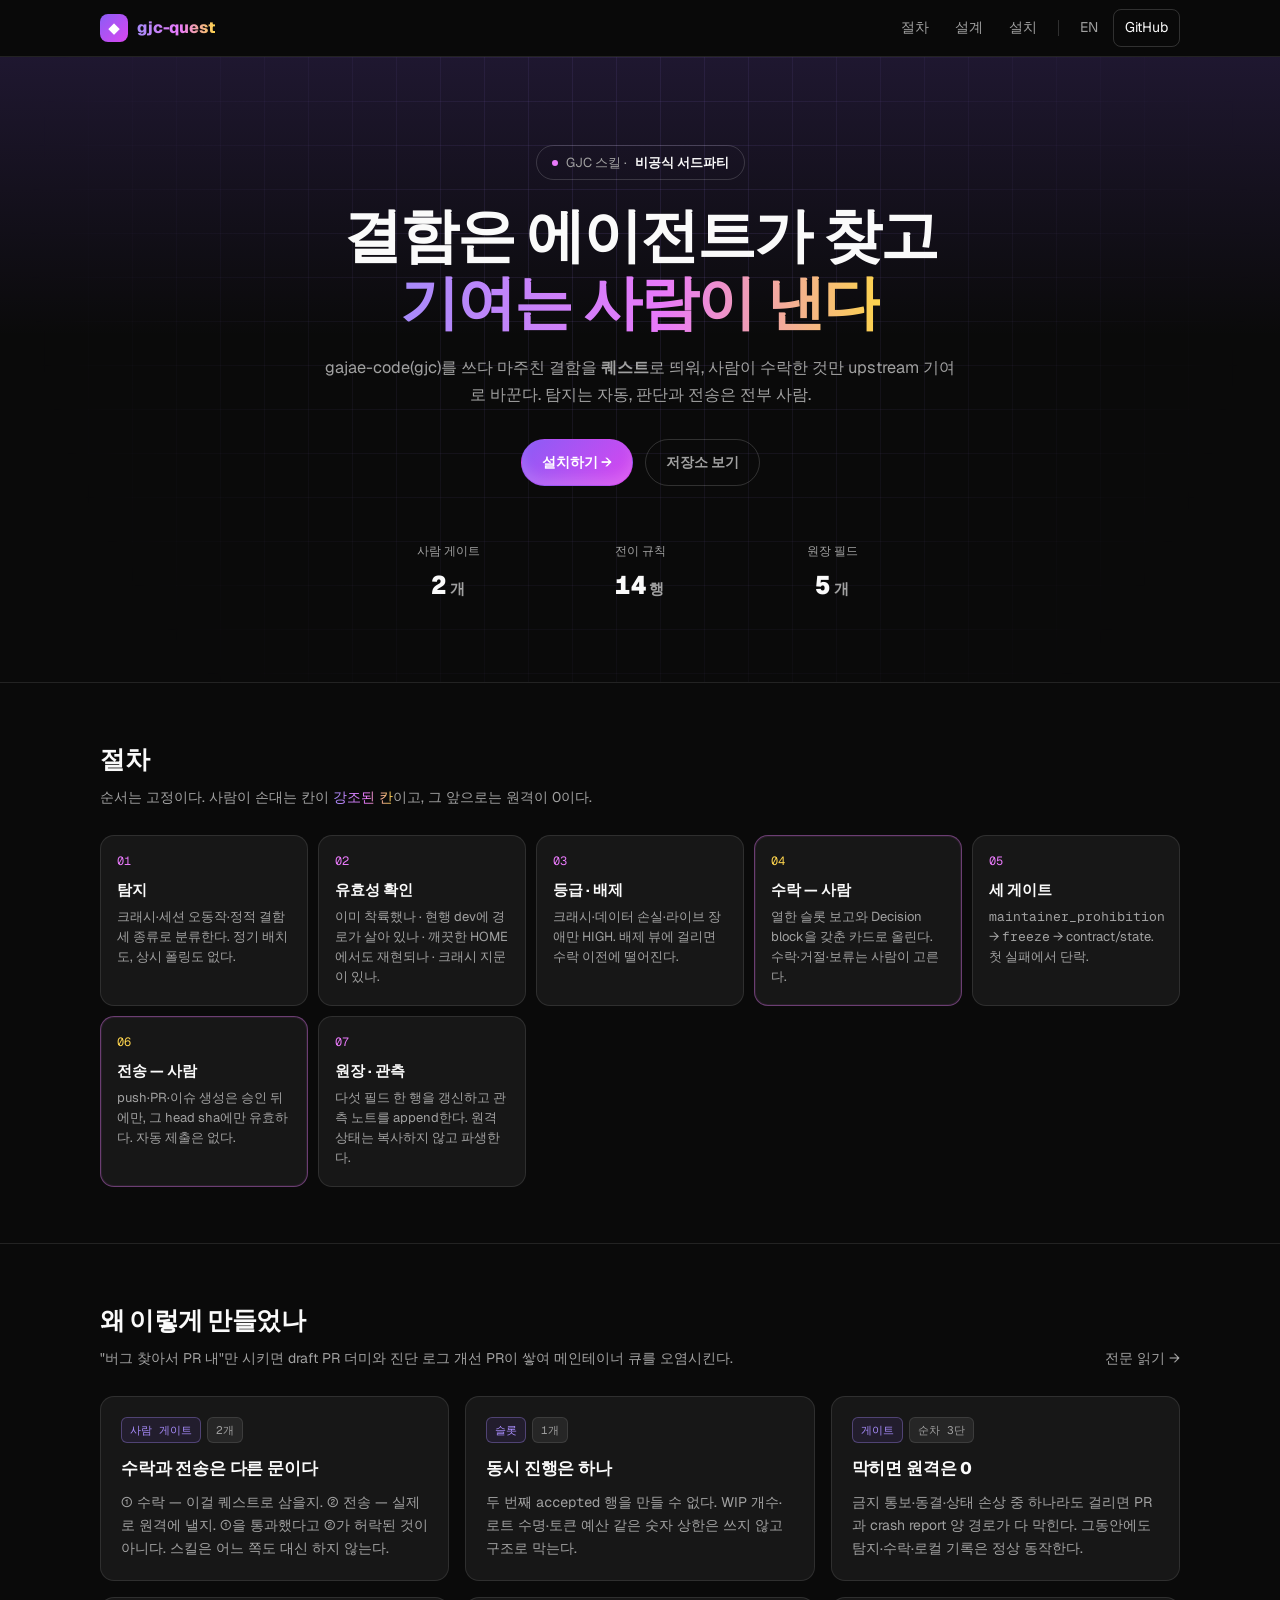
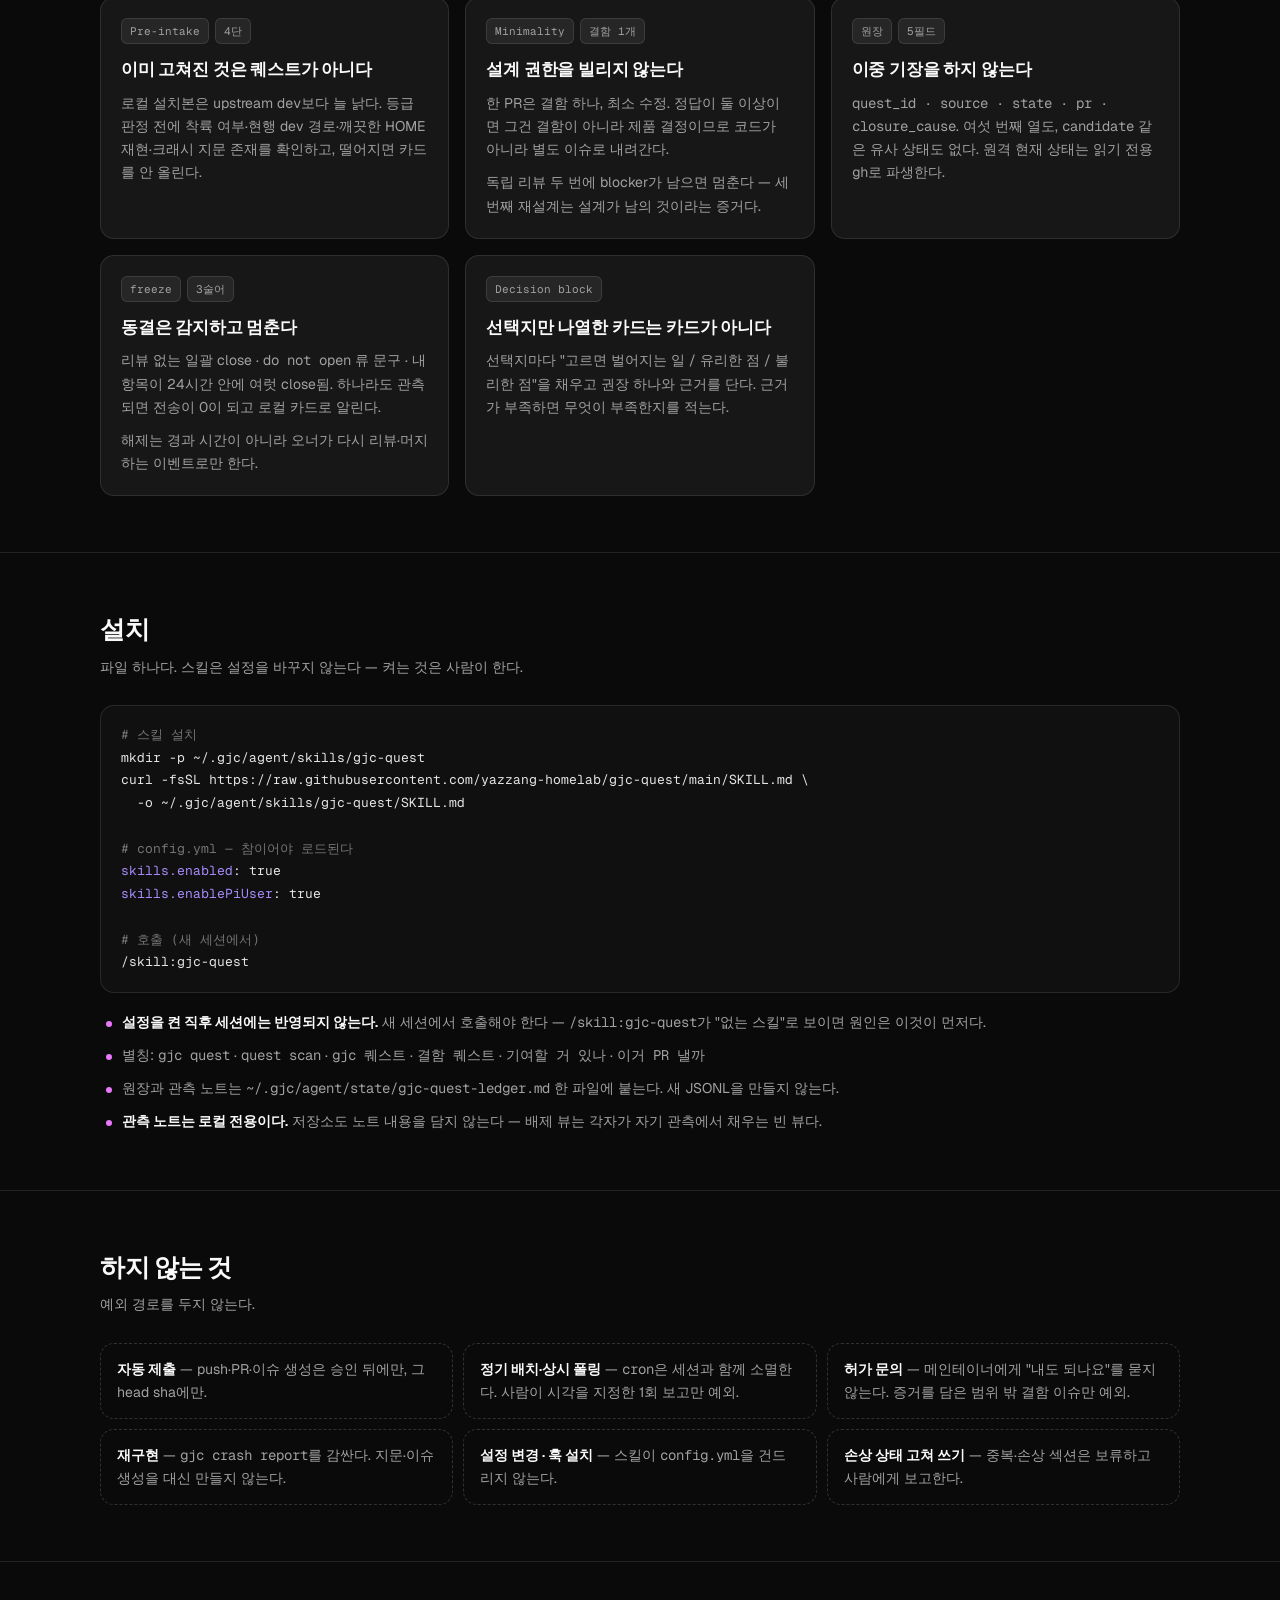
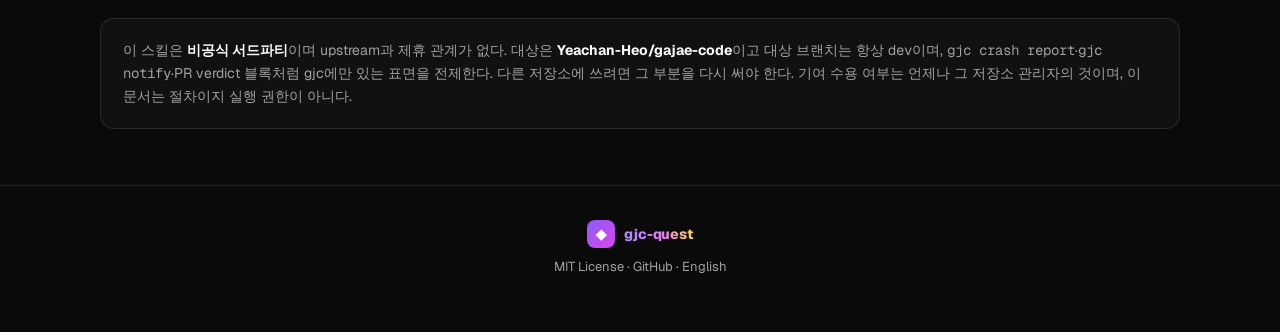
==== site/index.html @ 893138f9 "영문 README 추가, 소개 사이트(ko/en)와 Pages 배포 워크플로 추가" ====
<!DOCTYPE html>
<html lang="ko">
<head>
<meta charset="utf-8" />
<meta name="viewport" content="width=device-width, initial-scale=1" />
<title>gjc-quest — gjc 결함을 퀘스트로, 전송은 사람이</title>
<meta name="description" content="gajae-code(gjc)를 쓰다 마주친 결함을 퀘스트로 띄워, 사람이 수락한 것만 upstream 기여로 바꾸는 GJC 스킬. 탐지는 자동, 판단과 전송은 전부 사람." />
<link rel="canonical" href="https://yazzang-homelab.github.io/gjc-quest/" />
<meta property="og:type" content="website" />
<meta property="og:title" content="gjc-quest" />
<meta property="og:description" content="gjc 결함을 퀘스트로. 탐지는 자동, 판단과 전송은 전부 사람." />
<meta property="og:url" content="https://yazzang-homelab.github.io/gjc-quest/" />
<link rel="icon" href="favicon.svg" type="image/svg+xml" />
<link rel="preconnect" href="https://fonts.googleapis.com" />
<link rel="preconnect" href="https://fonts.gstatic.com" crossorigin />
<link href="https://fonts.googleapis.com/css2?family=Geist:wght@400;600;700;800;900&family=Geist+Mono:wght@400;500&display=swap" rel="stylesheet" />
<link rel="stylesheet" href="styles.css" />
</head>
<body>

<nav class="nav">
  <div class="nav-in">
    <a class="brand" href="#top">
      <span class="brand-mark">◆</span>
      <span class="grad">gjc-quest</span>
    </a>
    <div class="nav-links">
      <a href="#flow">절차</a>
      <a href="#why" class="hide-sm">설계</a>
      <a href="#install">설치</a>
      <span class="nav-sep"></span>
      <a href="en/">EN</a>
      <a class="ghost" href="https://github.com/yazzang-homelab/gjc-quest">GitHub</a>
    </div>
  </div>
</nav>

<header class="hero" id="top">
  <div class="hero-grid"></div>
  <div class="hero-glow"></div>
  <div class="hero-in">
    <span class="pill"><span class="dot"></span> GJC 스킬 · <b>비공식 서드파티</b></span>
    <h1>결함은 에이전트가 찾고<br /><span class="grad">기여는 사람이 낸다</span></h1>
    <p class="lede">
      gajae-code(gjc)를 쓰다 마주친 결함을 <b>퀘스트</b>로 띄워, 사람이 수락한 것만 upstream
      기여로 바꾼다. 탐지는 자동, 판단과 전송은 전부 사람.
    </p>
    <div class="cta">
      <a class="btn btn-primary" href="#install">설치하기 →</a>
      <a class="btn btn-ghost" href="https://github.com/yazzang-homelab/gjc-quest">저장소 보기</a>
    </div>
    <div class="stats">
      <div>
        <div class="stat-k">사람 게이트</div>
        <div class="stat-v tabular">2<span class="unit">개</span></div>
      </div>
      <div>
        <div class="stat-k">전이 규칙</div>
        <div class="stat-v tabular">14<span class="unit">행</span></div>
      </div>
      <div>
        <div class="stat-k">원장 필드</div>
        <div class="stat-v tabular">5<span class="unit">개</span></div>
      </div>
    </div>
  </div>
</header>

<section class="band" id="flow">
  <div class="sec">
    <div class="sec-head">
      <div>
        <h2>절차</h2>
        <p>순서는 고정이다. 사람이 손대는 칸이 <span class="grad">강조된 칸</span>이고, 그 앞으로는 원격이 0이다.</p>
      </div>
    </div>
    <div class="flow">
      <div class="step">
        <div class="n">01</div>
        <h3>탐지</h3>
        <p>크래시·세션 오동작·정적 결함 세 종류로 분류한다. 정기 배치도, 상시 폴링도 없다.</p>
      </div>
      <div class="step">
        <div class="n">02</div>
        <h3>유효성 확인</h3>
        <p>이미 착륙했나 · 현행 dev에 경로가 살아 있나 · 깨끗한 HOME에서도 재현되나 · 크래시 지문이 있나.</p>
      </div>
      <div class="step">
        <div class="n">03</div>
        <h3>등급 · 배제</h3>
        <p>크래시·데이터 손실·라이브 장애만 HIGH. 배제 뷰에 걸리면 수락 이전에 떨어진다.</p>
      </div>
      <div class="step human">
        <div class="n">04</div>
        <h3>수락 — 사람</h3>
        <p>열한 슬롯 보고와 Decision block을 갖춘 카드로 올린다. 수락·거절·보류는 사람이 고른다.</p>
      </div>
      <div class="step">
        <div class="n">05</div>
        <h3>세 게이트</h3>
        <p><span class="mono">maintainer_prohibition</span> → <span class="mono">freeze</span> → contract/state. 첫 실패에서 단락.</p>
      </div>
      <div class="step human">
        <div class="n">06</div>
        <h3>전송 — 사람</h3>
        <p>push·PR·이슈 생성은 승인 뒤에만, 그 head sha에만 유효하다. 자동 제출은 없다.</p>
      </div>
      <div class="step">
        <div class="n">07</div>
        <h3>원장 · 관측</h3>
        <p>다섯 필드 한 행을 갱신하고 관측 노트를 append한다. 원격 상태는 복사하지 않고 파생한다.</p>
      </div>
    </div>
  </div>
</section>

<section class="band" id="why">
  <div class="sec">
    <div class="sec-head">
      <div>
        <h2>왜 이렇게 만들었나</h2>
        <p>"버그 찾아서 PR 내"만 시키면 draft PR 더미와 진단 로그 개선 PR이 쌓여 메인테이너 큐를 오염시킨다.</p>
      </div>
      <a href="https://github.com/yazzang-homelab/gjc-quest/blob/main/SKILL.md">전문 읽기 →</a>
    </div>
    <div class="cards">
      <div class="card">
        <div class="badges"><span class="badge hot">사람 게이트</span><span class="badge">2개</span></div>
        <h3>수락과 전송은 다른 문이다</h3>
        <p>① 수락 — 이걸 퀘스트로 삼을지. ② 전송 — 실제로 원격에 낼지. ①을 통과했다고 ②가 허락된 것이 아니다. 스킬은 어느 쪽도 대신 하지 않는다.</p>
      </div>
      <div class="card">
        <div class="badges"><span class="badge hot">슬롯</span><span class="badge">1개</span></div>
        <h3>동시 진행은 하나</h3>
        <p>두 번째 <span class="mono">accepted</span> 행을 만들 수 없다. WIP 개수·로트 수명·토큰 예산 같은 숫자 상한은 쓰지 않고 구조로 막는다.</p>
      </div>
      <div class="card">
        <div class="badges"><span class="badge hot">게이트</span><span class="badge">순차 3단</span></div>
        <h3>막히면 원격은 0</h3>
        <p>금지 통보·동결·상태 손상 중 하나라도 걸리면 PR과 crash report 양 경로가 다 막힌다. 그동안에도 탐지·수락·로컬 기록은 정상 동작한다.</p>
      </div>
      <div class="card">
        <div class="badges"><span class="badge">Pre-intake</span><span class="badge">4단</span></div>
        <h3>이미 고쳐진 것은 퀘스트가 아니다</h3>
        <p>로컬 설치본은 upstream <span class="mono">dev</span>보다 늘 낡다. 등급 판정 전에 착륙 여부·현행 dev 경로·깨끗한 HOME 재현·크래시 지문 존재를 확인하고, 떨어지면 카드를 안 올린다.</p>
      </div>
      <div class="card">
        <div class="badges"><span class="badge">Minimality</span><span class="badge">결함 1개</span></div>
        <h3>설계 권한을 빌리지 않는다</h3>
        <p>한 PR은 결함 하나, 최소 수정. 정답이 둘 이상이면 그건 결함이 아니라 제품 결정이므로 코드가 아니라 별도 이슈로 내려간다.</p>
        <p>독립 리뷰 두 번에 blocker가 남으면 멈춘다 — 세 번째 재설계는 설계가 남의 것이라는 증거다.</p>
      </div>
      <div class="card">
        <div class="badges"><span class="badge">원장</span><span class="badge">5필드</span></div>
        <h3>이중 기장을 하지 않는다</h3>
        <p><span class="mono">quest_id · source · state · pr · closure_cause</span>. 여섯 번째 열도, <span class="mono">candidate</span> 같은 유사 상태도 없다. 원격 현재 상태는 읽기 전용 <span class="mono">gh</span>로 파생한다.</p>
      </div>
      <div class="card">
        <div class="badges"><span class="badge">freeze</span><span class="badge">3술어</span></div>
        <h3>동결은 감지하고 멈춘다</h3>
        <p>리뷰 없는 일괄 close · <span class="mono">do not open</span> 류 문구 · 내 항목이 24시간 안에 여럿 close됨. 하나라도 관측되면 전송이 0이 되고 로컬 카드로 알린다.</p>
        <p>해제는 경과 시간이 아니라 오너가 다시 리뷰·머지하는 이벤트로만 한다.</p>
      </div>
      <div class="card">
        <div class="badges"><span class="badge">Decision block</span></div>
        <h3>선택지만 나열한 카드는 카드가 아니다</h3>
        <p>선택지마다 "고르면 벌어지는 일 / 유리한 점 / 불리한 점"을 채우고 권장 하나와 근거를 단다. 근거가 부족하면 무엇이 부족한지를 적는다.</p>
      </div>
    </div>
  </div>
</section>

<section class="band" id="install">
  <div class="sec">
    <div class="sec-head">
      <div>
        <h2>설치</h2>
        <p>파일 하나다. 스킬은 설정을 바꾸지 않는다 — 켜는 것은 사람이 한다.</p>
      </div>
    </div>
<pre><span class="c"># 스킬 설치</span>
mkdir -p ~/.gjc/agent/skills/gjc-quest
curl -fsSL https://raw.githubusercontent.com/yazzang-homelab/gjc-quest/main/SKILL.md \
  -o ~/.gjc/agent/skills/gjc-quest/SKILL.md

<span class="c"># config.yml — 참이어야 로드된다</span>
<span class="k">skills.enabled</span>: true
<span class="k">skills.enablePiUser</span>: true

<span class="c"># 호출 (새 세션에서)</span>
/skill:gjc-quest</pre>
    <ul class="notes">
      <li><b>설정을 켠 직후 세션에는 반영되지 않는다.</b> 새 세션에서 호출해야 한다 — <span class="mono">/skill:gjc-quest</span>가 "없는 스킬"로 보이면 원인은 이것이 먼저다.</li>
      <li>별칭: <span class="mono">gjc quest</span> · <span class="mono">quest scan</span> · <span class="mono">gjc 퀘스트</span> · <span class="mono">결함 퀘스트</span> · <span class="mono">기여할 거 있나</span> · <span class="mono">이거 PR 낼까</span></li>
      <li>원장과 관측 노트는 <span class="mono">~/.gjc/agent/state/gjc-quest-ledger.md</span> 한 파일에 붙는다. 새 JSONL을 만들지 않는다.</li>
      <li><b>관측 노트는 로컬 전용이다.</b> 저장소도 노트 내용을 담지 않는다 — 배제 뷰는 각자가 자기 관측에서 채우는 빈 뷰다.</li>
    </ul>
  </div>
</section>

<section class="band">
  <div class="sec">
    <div class="sec-head">
      <div>
        <h2>하지 않는 것</h2>
        <p>예외 경로를 두지 않는다.</p>
      </div>
    </div>
    <div class="nope">
      <div><b>자동 제출</b> — push·PR·이슈 생성은 승인 뒤에만, 그 head sha에만.</div>
      <div><b>정기 배치·상시 폴링</b> — <span class="mono">cron</span>은 세션과 함께 소멸한다. 사람이 시각을 지정한 1회 보고만 예외.</div>
      <div><b>허가 문의</b> — 메인테이너에게 "내도 되나요"를 묻지 않는다. 증거를 담은 범위 밖 결함 이슈만 예외.</div>
      <div><b>재구현</b> — <span class="mono">gjc crash report</span>를 감싼다. 지문·이슈 생성을 대신 만들지 않는다.</div>
      <div><b>설정 변경 · 훅 설치</b> — 스킬이 <span class="mono">config.yml</span>을 건드리지 않는다.</div>
      <div><b>손상 상태 고쳐 쓰기</b> — 중복·손상 섹션은 보류하고 사람에게 보고한다.</div>
    </div>
  </div>
</section>

<section class="band">
  <div class="sec">
    <div class="disclaim">
      이 스킬은 <b>비공식 서드파티</b>이며 upstream과 제휴 관계가 없다.
      대상은 <b>Yeachan-Heo/gajae-code</b>이고 대상 브랜치는 항상 <span class="mono">dev</span>이며,
      <span class="mono">gjc crash report</span>·<span class="mono">gjc notify</span>·PR verdict 블록처럼 gjc에만 있는 표면을 전제한다.
      다른 저장소에 쓰려면 그 부분을 다시 써야 한다.
      기여 수용 여부는 언제나 그 저장소 관리자의 것이며, 이 문서는 절차이지 실행 권한이 아니다.
    </div>
  </div>
</section>

<footer>
  <div class="brand"><span class="brand-mark">◆</span> <span class="grad">gjc-quest</span></div>
  MIT License · <a href="https://github.com/yazzang-homelab/gjc-quest">GitHub</a> ·
  <a href="en/">English</a>
</footer>

</body>
</html>
---- site/styles.css ----
/* gjc-quest — intro site
   Visual language: dark neutral base, violet→fuchsia→amber gradient accents,
   Geist / Geist Mono, blurred sticky nav, masked grid backdrop. */

:root {
  --background: #0a0a0a;
  --foreground: #fafafa;
  --card: #171717;
  --muted: #262626;
  --muted-foreground: #a1a1a1;
  --border: rgba(255, 255, 255, 0.1);
  --border-strong: rgba(255, 255, 255, 0.16);
  --violet: #a78bfa;
  --fuchsia: #e879f9;
  --amber: #fcd34d;
  --radius: 14px;
  --sans: "Geist", ui-sans-serif, system-ui, -apple-system, "Segoe UI", Roboto,
    "Apple SD Gothic Neo", "Malgun Gothic", "Noto Sans KR", sans-serif;
  --mono: "Geist Mono", ui-monospace, SFMono-Regular, Menlo, Consolas, monospace;
}

* { box-sizing: border-box; }

html { scroll-behavior: smooth; }

body {
  margin: 0;
  background: var(--background);
  color: var(--foreground);
  font-family: var(--sans);
  font-size: 16px;
  line-height: 1.65;
  -webkit-font-smoothing: antialiased;
  text-rendering: optimizeLegibility;
}

a { color: inherit; text-decoration: none; }

code, pre, .mono, .tabular { font-family: var(--mono); }

.wrap { margin: 0 auto; max-width: 1120px; padding: 0 20px; }

.grad {
  background: linear-gradient(to right, var(--violet), var(--fuchsia) 55%, var(--amber));
  -webkit-background-clip: text;
  background-clip: text;
  color: transparent;
}

/* ---------- nav ---------- */

.nav {
  position: sticky;
  top: 0;
  z-index: 50;
  width: 100%;
  border-bottom: 1px solid var(--border);
  background: rgba(10, 10, 10, 0.72);
  backdrop-filter: blur(14px);
  -webkit-backdrop-filter: blur(14px);
}
.nav-in {
  margin: 0 auto;
  display: flex;
  height: 56px;
  max-width: 1120px;
  align-items: center;
  gap: 22px;
  padding: 0 20px;
}
.brand { display: flex; align-items: center; gap: 9px; font-weight: 800; letter-spacing: -0.01em; }
.brand-mark {
  display: grid;
  place-items: center;
  width: 28px;
  height: 28px;
  border-radius: 8px;
  background: linear-gradient(135deg, #8b5cf6, #d946ef);
  color: #fff;
  font-size: 15px;
}
.nav-links { display: flex; align-items: center; gap: 4px; margin-left: auto; font-size: 14px; }
.nav-links a {
  padding: 6px 11px;
  border-radius: 8px;
  color: var(--muted-foreground);
  transition: color 0.15s ease, background 0.15s ease;
}
.nav-links a:hover { color: var(--foreground); background: var(--muted); }
.nav-links a.ghost { border: 1px solid var(--border-strong); color: var(--foreground); }
.nav-sep { width: 1px; height: 16px; background: var(--border-strong); margin: 0 6px; }

/* ---------- hero ---------- */

.hero { position: relative; overflow: hidden; border-bottom: 1px solid var(--border); }
.hero-grid {
  pointer-events: none;
  position: absolute;
  inset: 0;
  background-image:
    linear-gradient(to right, rgba(167, 139, 250, 0.12) 1px, transparent 1px),
    linear-gradient(to bottom, rgba(167, 139, 250, 0.12) 1px, transparent 1px);
  background-size: 44px 44px;
  -webkit-mask-image: radial-gradient(620px circle at 50% 30%, #fff, transparent);
  mask-image: radial-gradient(620px circle at 50% 30%, #fff, transparent);
}
.hero-glow {
  pointer-events: none;
  position: absolute;
  inset: 0 0 auto 0;
  height: 280px;
  background: linear-gradient(to bottom, rgba(139, 92, 246, 0.16), transparent);
}
.hero-in { position: relative; margin: 0 auto; max-width: 1120px; padding: 88px 20px 76px; text-align: center; }

.pill {
  display: inline-flex;
  align-items: center;
  gap: 8px;
  margin-bottom: 22px;
  padding: 6px 15px;
  border: 1px solid var(--border-strong);
  border-radius: 999px;
  font-size: 13px;
  color: var(--muted-foreground);
}
.pill b { color: var(--foreground); font-weight: 600; }
.pill .dot { width: 6px; height: 6px; border-radius: 999px; background: var(--fuchsia); }

h1 {
  margin: 0 auto;
  max-width: 860px;
  font-size: clamp(2.1rem, 6vw, 3.7rem);
  font-weight: 900;
  line-height: 1.12;
  letter-spacing: -0.03em;
}
.lede {
  margin: 20px auto 0;
  max-width: 640px;
  color: var(--muted-foreground);
  font-size: 1.02rem;
}
.cta { margin-top: 30px; display: flex; justify-content: center; align-items: center; gap: 12px; flex-wrap: wrap; }
.btn {
  display: inline-flex;
  align-items: center;
  gap: 8px;
  padding: 11px 20px;
  border-radius: 999px;
  font-size: 14px;
  font-weight: 600;
  border: 1px solid transparent;
  transition: transform 0.15s ease, box-shadow 0.15s ease, background 0.15s ease, color 0.15s ease;
}
.btn-primary {
  background: linear-gradient(135deg, #8b5cf6, #d946ef);
  color: #fff;
  box-shadow: inset 0 -8px 12px rgba(255, 255, 255, 0.14);
}
.btn-primary:hover { transform: translateY(-1px); box-shadow: inset 0 -6px 12px rgba(255, 255, 255, 0.24), 0 8px 26px rgba(168, 85, 247, 0.3); }
.btn-ghost { border-color: var(--border-strong); color: var(--muted-foreground); }
.btn-ghost:hover { background: var(--muted); color: var(--foreground); }

.stats { margin: 56px auto 0; display: grid; max-width: 560px; grid-template-columns: repeat(3, 1fr); gap: 16px; }
.stat-k { font-size: 12px; color: var(--muted-foreground); }
.stat-v { margin-top: 2px; font-size: 1.6rem; font-weight: 900; letter-spacing: 0.02em; }
.stat-v .unit { margin-left: 3px; font-size: 0.95rem; font-weight: 700; color: var(--muted-foreground); }

/* ---------- sections ---------- */

section.band { border-bottom: 1px solid var(--border); }
.sec { margin: 0 auto; max-width: 1120px; padding: 56px 20px; }
.sec-head { display: flex; align-items: flex-end; justify-content: space-between; gap: 16px; margin-bottom: 26px; }
.sec-head h2 { margin: 0; font-size: 1.55rem; font-weight: 900; letter-spacing: -0.02em; }
.sec-head p { margin: 6px 0 0; font-size: 14px; color: var(--muted-foreground); }
.sec-head a { font-size: 14px; color: var(--muted-foreground); white-space: nowrap; }
.sec-head a:hover { color: var(--foreground); }

.flow { display: grid; gap: 10px; grid-template-columns: repeat(auto-fit, minmax(180px, 1fr)); }
.step {
  position: relative;
  border: 1px solid var(--border);
  border-radius: var(--radius);
  background: var(--card);
  padding: 16px 16px 18px;
}
.step .n {
  font-family: var(--mono);
  font-size: 12px;
  color: var(--fuchsia);
}
.step h3 { margin: 6px 0 4px; font-size: 15px; font-weight: 700; }
.step p { margin: 0; font-size: 13px; color: var(--muted-foreground); line-height: 1.55; }
.step.human { border-color: rgba(232, 121, 249, 0.4); box-shadow: 0 0 0 1px rgba(232, 121, 249, 0.08) inset; }
.step.human .n { color: var(--amber); }

.cards { display: grid; gap: 16px; grid-template-columns: repeat(auto-fit, minmax(310px, 1fr)); }
.card {
  border: 1px solid var(--border);
  border-radius: var(--radius);
  background: var(--card);
  padding: 20px;
  transition: border-color 0.15s ease, transform 0.15s ease;
}
.card:hover { border-color: var(--border-strong); transform: translateY(-2px); }
.card .badges { display: flex; gap: 6px; margin-bottom: 12px; flex-wrap: wrap; }
.badge {
  font-family: var(--mono);
  font-size: 11px;
  padding: 3px 8px;
  border-radius: 6px;
  background: var(--muted);
  color: var(--muted-foreground);
  border: 1px solid var(--border);
}
.badge.hot { color: var(--violet); border-color: rgba(167, 139, 250, 0.35); background: rgba(139, 92, 246, 0.1); }
.card h3 { margin: 0 0 8px; font-size: 1.05rem; font-weight: 800; letter-spacing: -0.01em; }
.card p { margin: 0; font-size: 14px; color: var(--muted-foreground); }
.card p + p { margin-top: 10px; }

pre {
  margin: 0;
  overflow-x: auto;
  border: 1px solid var(--border);
  border-radius: var(--radius);
  background: #101010;
  padding: 18px 20px;
  font-size: 13px;
  line-height: 1.75;
  color: #e5e5e5;
}
pre .c { color: #737373; }
pre .k { color: var(--violet); }

.notes { margin: 18px 0 0; padding: 0; list-style: none; display: grid; gap: 10px; }
.notes li { position: relative; padding-left: 22px; font-size: 14px; color: var(--muted-foreground); }
.notes li::before {
  content: "";
  position: absolute;
  left: 6px;
  top: 10px;
  width: 6px;
  height: 6px;
  border-radius: 999px;
  background: var(--fuchsia);
}
.notes li b { color: var(--foreground); font-weight: 600; }

.nope { display: grid; gap: 10px; grid-template-columns: repeat(auto-fit, minmax(280px, 1fr)); }
.nope div {
  border: 1px dashed var(--border-strong);
  border-radius: var(--radius);
  padding: 14px 16px;
  font-size: 14px;
  color: var(--muted-foreground);
}
.nope div b { color: var(--foreground); font-weight: 600; }

.disclaim {
  border: 1px solid var(--border);
  border-radius: var(--radius);
  background: rgba(23, 23, 23, 0.6);
  padding: 20px 22px;
  font-size: 14px;
  color: var(--muted-foreground);
}
.disclaim b { color: var(--foreground); }

footer { padding: 34px 20px 54px; text-align: center; font-size: 13px; color: var(--muted-foreground); }
footer .brand { justify-content: center; margin-bottom: 8px; font-size: 14px; }

@media (max-width: 620px) {
  .nav-links .hide-sm { display: none; }
  .hero-in { padding: 60px 20px 54px; }
  .stats { max-width: 100%; }
  .sec-head { flex-direction: column; align-items: flex-start; }
}
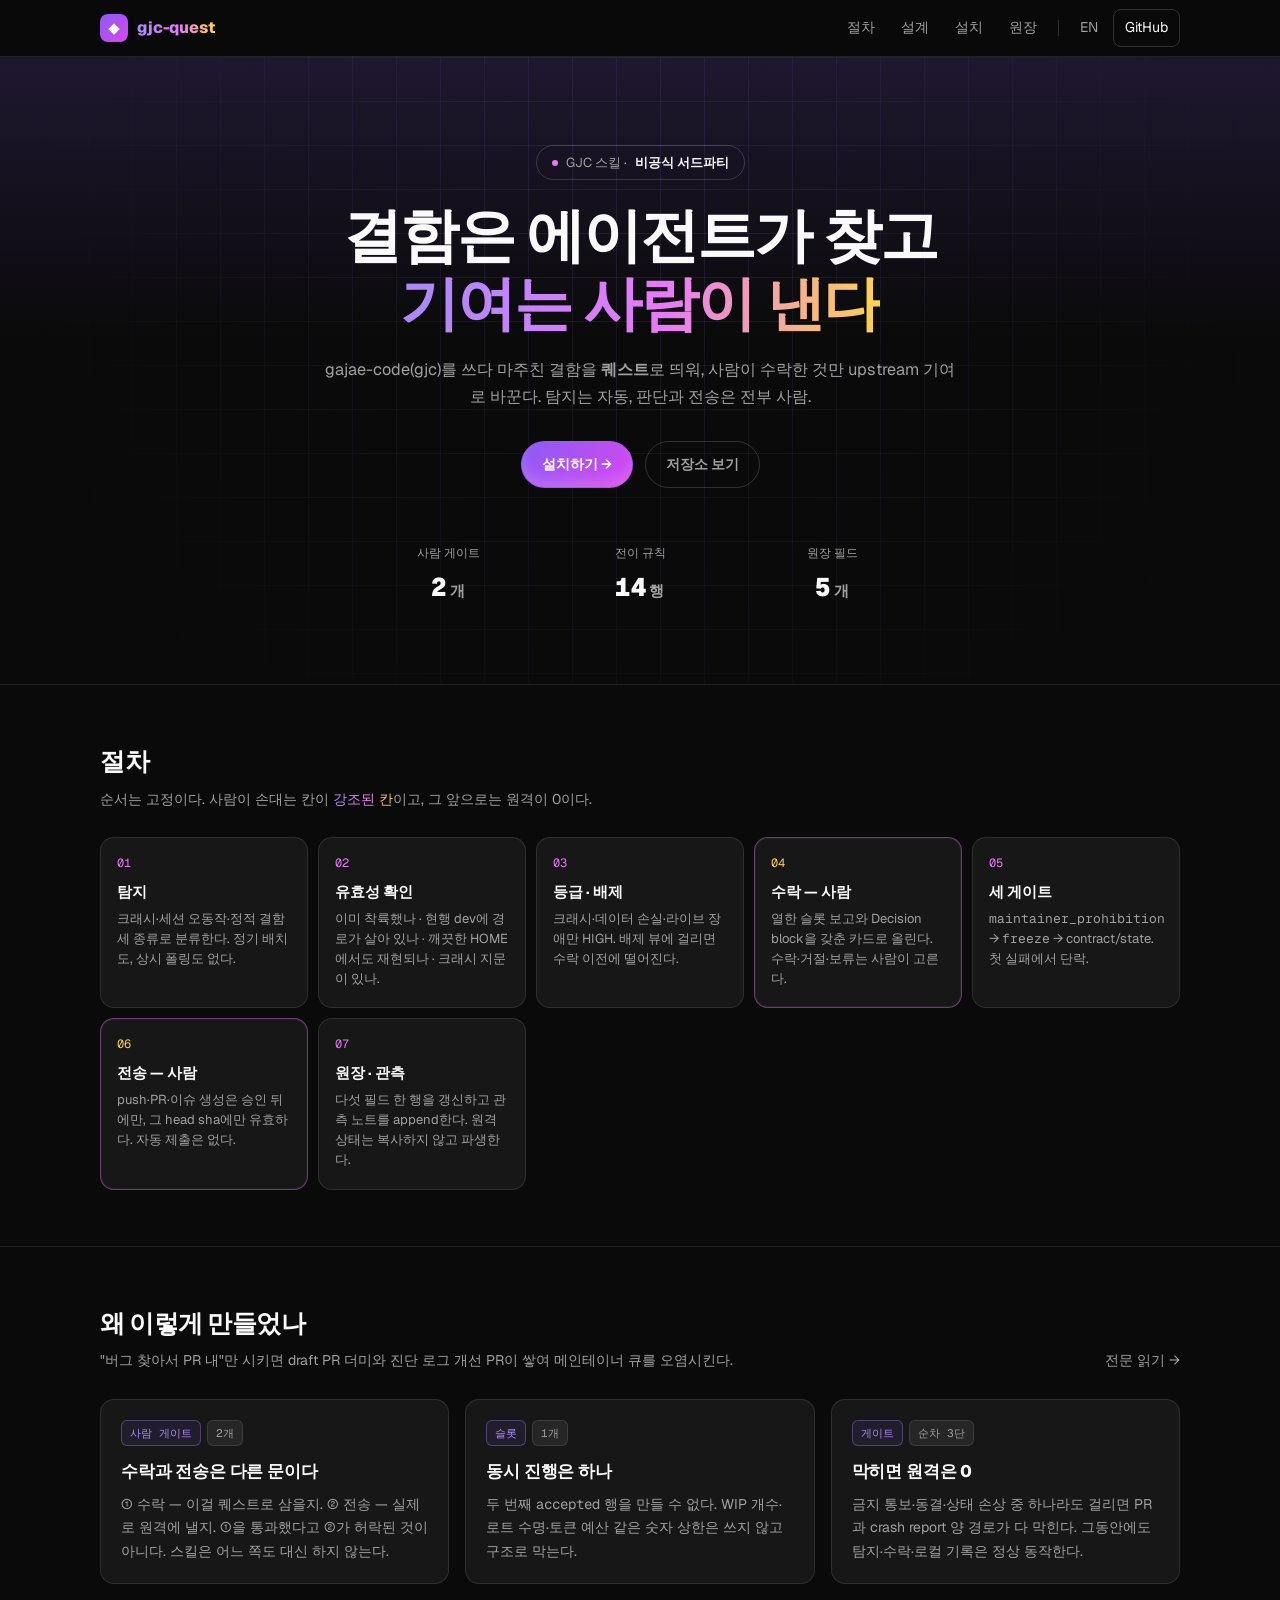
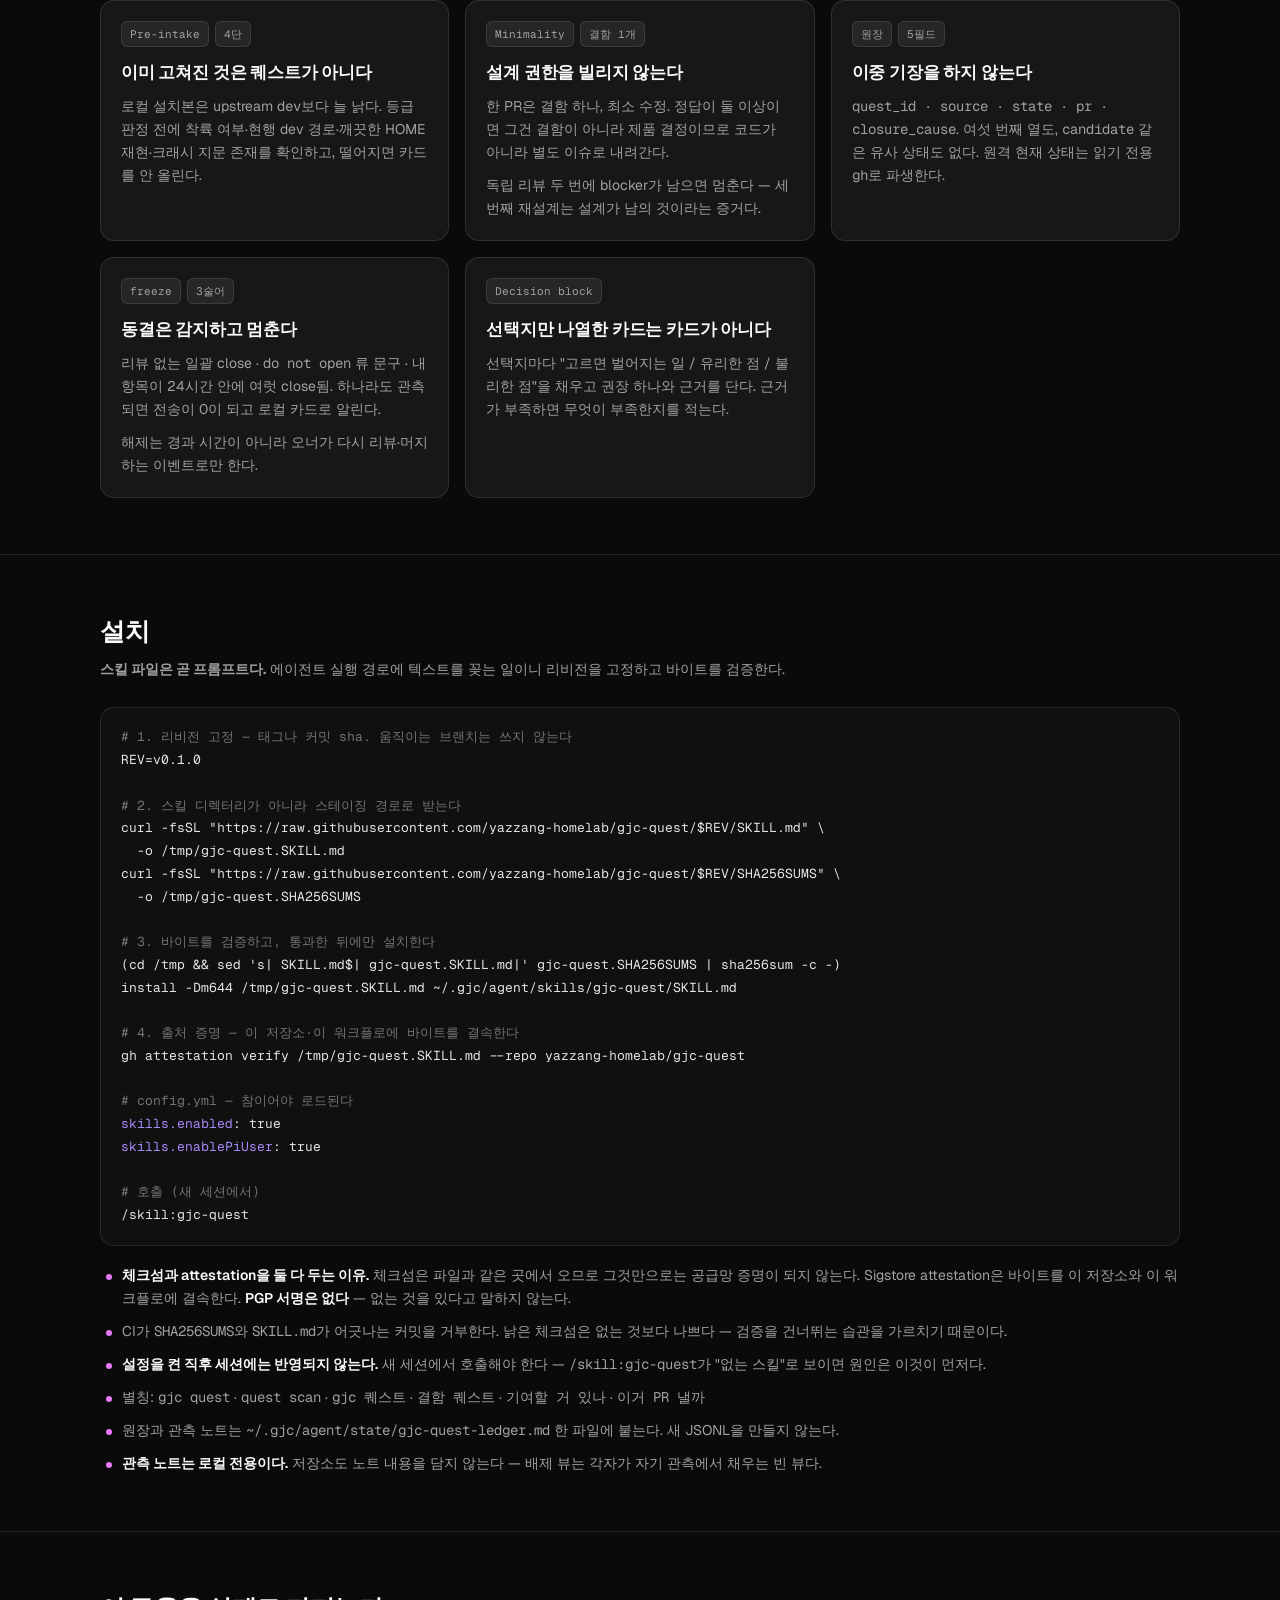
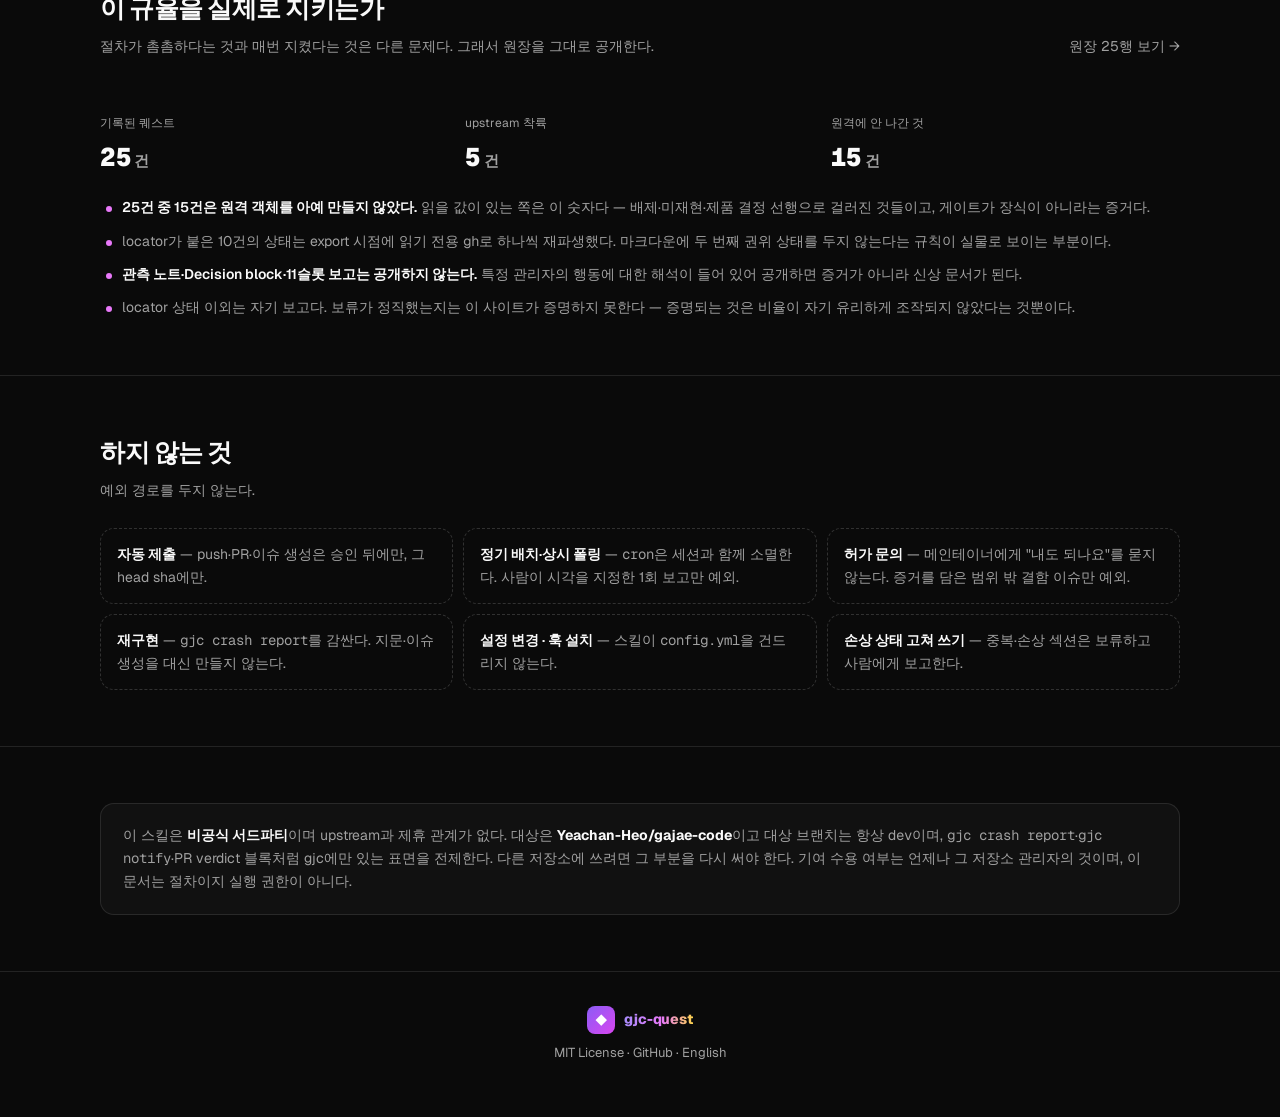
==== commit c6f552b0: "메인테이너 피드백 대응: 설치 공급망 검증과 원장 실물 공개 - SHA256SUMS + Sigstore build provenance attestation(skill.yml), 리" ====
--- a/site/index.html
+++ b/site/index.html
@@ -25,9 +25,10 @@
       <span class="grad">gjc-quest</span>
     </a>
     <div class="nav-links">
-      <a href="#flow">절차</a>
-      <a href="#why" class="hide-sm">설계</a>
-      <a href="#install">설치</a>
+      <a href="#flow" class="anchor">절차</a>
+      <a href="#why" class="anchor hide-sm">설계</a>
+      <a href="#install" class="anchor">설치</a>
+      <a href="#ledger" class="anchor hide-sm">원장</a>
       <span class="nav-sep"></span>
       <a href="en/">EN</a>
       <a class="ghost" href="https://github.com/yazzang-homelab/gjc-quest">GitHub</a>
@@ -175,13 +176,24 @@
     <div class="sec-head">
       <div>
         <h2>설치</h2>
-        <p>파일 하나다. 스킬은 설정을 바꾸지 않는다 — 켜는 것은 사람이 한다.</p>
-      </div>
-    </div>
-<pre><span class="c"># 스킬 설치</span>
-mkdir -p ~/.gjc/agent/skills/gjc-quest
-curl -fsSL https://raw.githubusercontent.com/yazzang-homelab/gjc-quest/main/SKILL.md \
-  -o ~/.gjc/agent/skills/gjc-quest/SKILL.md
+        <p><b>스킬 파일은 곧 프롬프트다.</b> 에이전트 실행 경로에 텍스트를 꽂는 일이니 리비전을 고정하고 바이트를 검증한다.</p>
+      </div>
+    </div>
+<pre><span class="c"># 1. 리비전 고정 — 태그나 커밋 sha. 움직이는 브랜치는 쓰지 않는다</span>
+REV=v0.1.0
+
+<span class="c"># 2. 스킬 디렉터리가 아니라 스테이징 경로로 받는다</span>
+curl -fsSL "https://raw.githubusercontent.com/yazzang-homelab/gjc-quest/$REV/SKILL.md" \
+  -o /tmp/gjc-quest.SKILL.md
+curl -fsSL "https://raw.githubusercontent.com/yazzang-homelab/gjc-quest/$REV/SHA256SUMS" \
+  -o /tmp/gjc-quest.SHA256SUMS
+
+<span class="c"># 3. 바이트를 검증하고, 통과한 뒤에만 설치한다</span>
+(cd /tmp &amp;&amp; sed 's| SKILL.md$| gjc-quest.SKILL.md|' gjc-quest.SHA256SUMS | sha256sum -c -)
+install -Dm644 /tmp/gjc-quest.SKILL.md ~/.gjc/agent/skills/gjc-quest/SKILL.md
+
+<span class="c"># 4. 출처 증명 — 이 저장소·이 워크플로에 바이트를 결속한다</span>
+gh attestation verify /tmp/gjc-quest.SKILL.md --repo yazzang-homelab/gjc-quest
 
 <span class="c"># config.yml — 참이어야 로드된다</span>
 <span class="k">skills.enabled</span>: true
@@ -190,10 +202,35 @@
 <span class="c"># 호출 (새 세션에서)</span>
 /skill:gjc-quest</pre>
     <ul class="notes">
+      <li><b>체크섬과 attestation을 둘 다 두는 이유.</b> 체크섬은 파일과 같은 곳에서 오므로 그것만으로는 공급망 증명이 되지 않는다. Sigstore attestation은 바이트를 이 저장소와 이 워크플로에 결속한다. <b>PGP 서명은 없다</b> — 없는 것을 있다고 말하지 않는다.</li>
+      <li>CI가 <span class="mono">SHA256SUMS</span>와 <span class="mono">SKILL.md</span>가 어긋나는 커밋을 거부한다. 낡은 체크섬은 없는 것보다 나쁘다 — 검증을 건너뛰는 습관을 가르치기 때문이다.</li>
       <li><b>설정을 켠 직후 세션에는 반영되지 않는다.</b> 새 세션에서 호출해야 한다 — <span class="mono">/skill:gjc-quest</span>가 "없는 스킬"로 보이면 원인은 이것이 먼저다.</li>
       <li>별칭: <span class="mono">gjc quest</span> · <span class="mono">quest scan</span> · <span class="mono">gjc 퀘스트</span> · <span class="mono">결함 퀘스트</span> · <span class="mono">기여할 거 있나</span> · <span class="mono">이거 PR 낼까</span></li>
       <li>원장과 관측 노트는 <span class="mono">~/.gjc/agent/state/gjc-quest-ledger.md</span> 한 파일에 붙는다. 새 JSONL을 만들지 않는다.</li>
       <li><b>관측 노트는 로컬 전용이다.</b> 저장소도 노트 내용을 담지 않는다 — 배제 뷰는 각자가 자기 관측에서 채우는 빈 뷰다.</li>
+    </ul>
+  </div>
+</section>
+
+<section class="band" id="ledger">
+  <div class="sec">
+    <div class="sec-head">
+      <div>
+        <h2>이 규율을 실제로 지키는가</h2>
+        <p>절차가 촘촘하다는 것과 매번 지켰다는 것은 다른 문제다. 그래서 원장을 그대로 공개한다.</p>
+      </div>
+      <a href="https://github.com/yazzang-homelab/gjc-quest/blob/main/LEDGER.md">원장 25행 보기 →</a>
+    </div>
+    <div class="stats" style="max-width:100%">
+      <div><div class="stat-k">기록된 퀘스트</div><div class="stat-v tabular">25<span class="unit">건</span></div></div>
+      <div><div class="stat-k">upstream 착륙</div><div class="stat-v tabular">5<span class="unit">건</span></div></div>
+      <div><div class="stat-k">원격에 안 나간 것</div><div class="stat-v tabular">15<span class="unit">건</span></div></div>
+    </div>
+    <ul class="notes">
+      <li><b>25건 중 15건은 원격 객체를 아예 만들지 않았다.</b> 읽을 값이 있는 쪽은 이 숫자다 — 배제·미재현·제품 결정 선행으로 걸러진 것들이고, 게이트가 장식이 아니라는 증거다.</li>
+      <li>locator가 붙은 10건의 상태는 export 시점에 읽기 전용 <span class="mono">gh</span>로 하나씩 재파생했다. 마크다운에 두 번째 권위 상태를 두지 않는다는 규칙이 실물로 보이는 부분이다.</li>
+      <li><b>관측 노트·Decision block·11슬롯 보고는 공개하지 않는다.</b> 특정 관리자의 행동에 대한 해석이 들어 있어 공개하면 증거가 아니라 신상 문서가 된다.</li>
+      <li>locator 상태 이외는 자기 보고다. 보류가 정직했는지는 이 사이트가 증명하지 못한다 — 증명되는 것은 비율이 자기 유리하게 조작되지 않았다는 것뿐이다.</li>
     </ul>
   </div>
 </section>
--- a/site/styles.css
+++ b/site/styles.css
@@ -130,10 +130,11 @@
 h1 {
   margin: 0 auto;
   max-width: 860px;
-  font-size: clamp(2.1rem, 6vw, 3.7rem);
+  font-size: clamp(1.75rem, 6.4vw, 3.7rem);
   font-weight: 900;
-  line-height: 1.12;
+  line-height: 1.14;
   letter-spacing: -0.03em;
+  word-break: keep-all;
 }
 .lede {
   margin: 20px auto 0;
@@ -270,9 +271,23 @@
 footer { padding: 34px 20px 54px; text-align: center; font-size: 13px; color: var(--muted-foreground); }
 footer .brand { justify-content: center; margin-bottom: 8px; font-size: 14px; }
 
+@media (max-width: 760px) {
+  .nav-links .hide-sm { display: none; }
+}
+
+/* The nav is a nowrap flex row, so its min-content width — not the grids — is what
+   forces horizontal overflow on phones. Drop the section anchors and keep the two
+   links that cannot be reached by scrolling. */
 @media (max-width: 620px) {
-  .nav-links .hide-sm { display: none; }
-  .hero-in { padding: 60px 20px 54px; }
-  .stats { max-width: 100%; }
+  .nav-in { gap: 12px; padding: 0 16px; }
+  .nav-links .anchor { display: none; }
+  .nav-sep { display: none; }
+  .wrap, .sec { padding-left: 16px; padding-right: 16px; }
+  .hero-in { padding: 58px 16px 52px; }
+  .stats { max-width: 100%; gap: 10px; }
+  .stat-k { font-size: 11px; }
+  .stat-v { font-size: 1.35rem; }
   .sec-head { flex-direction: column; align-items: flex-start; }
-}
+  .cta { gap: 10px; }
+  pre { padding: 16px; font-size: 12px; }
+}
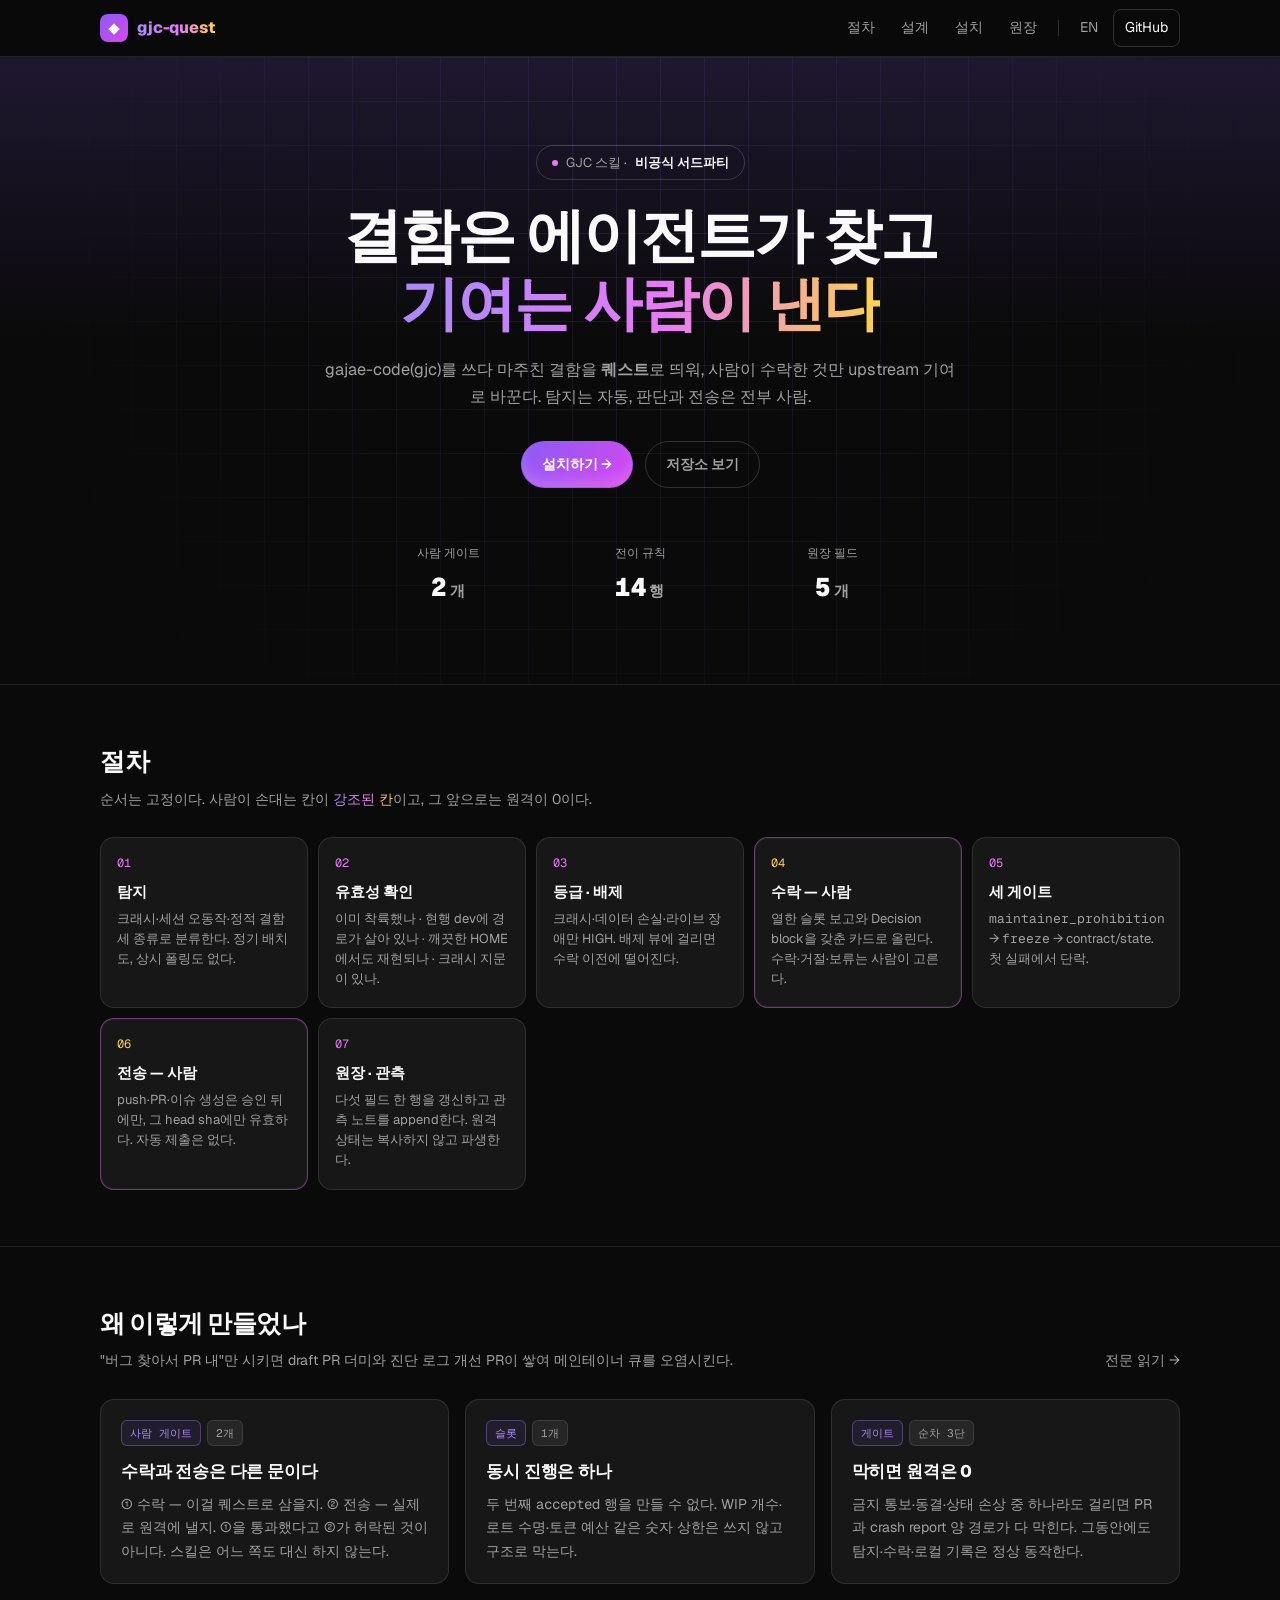
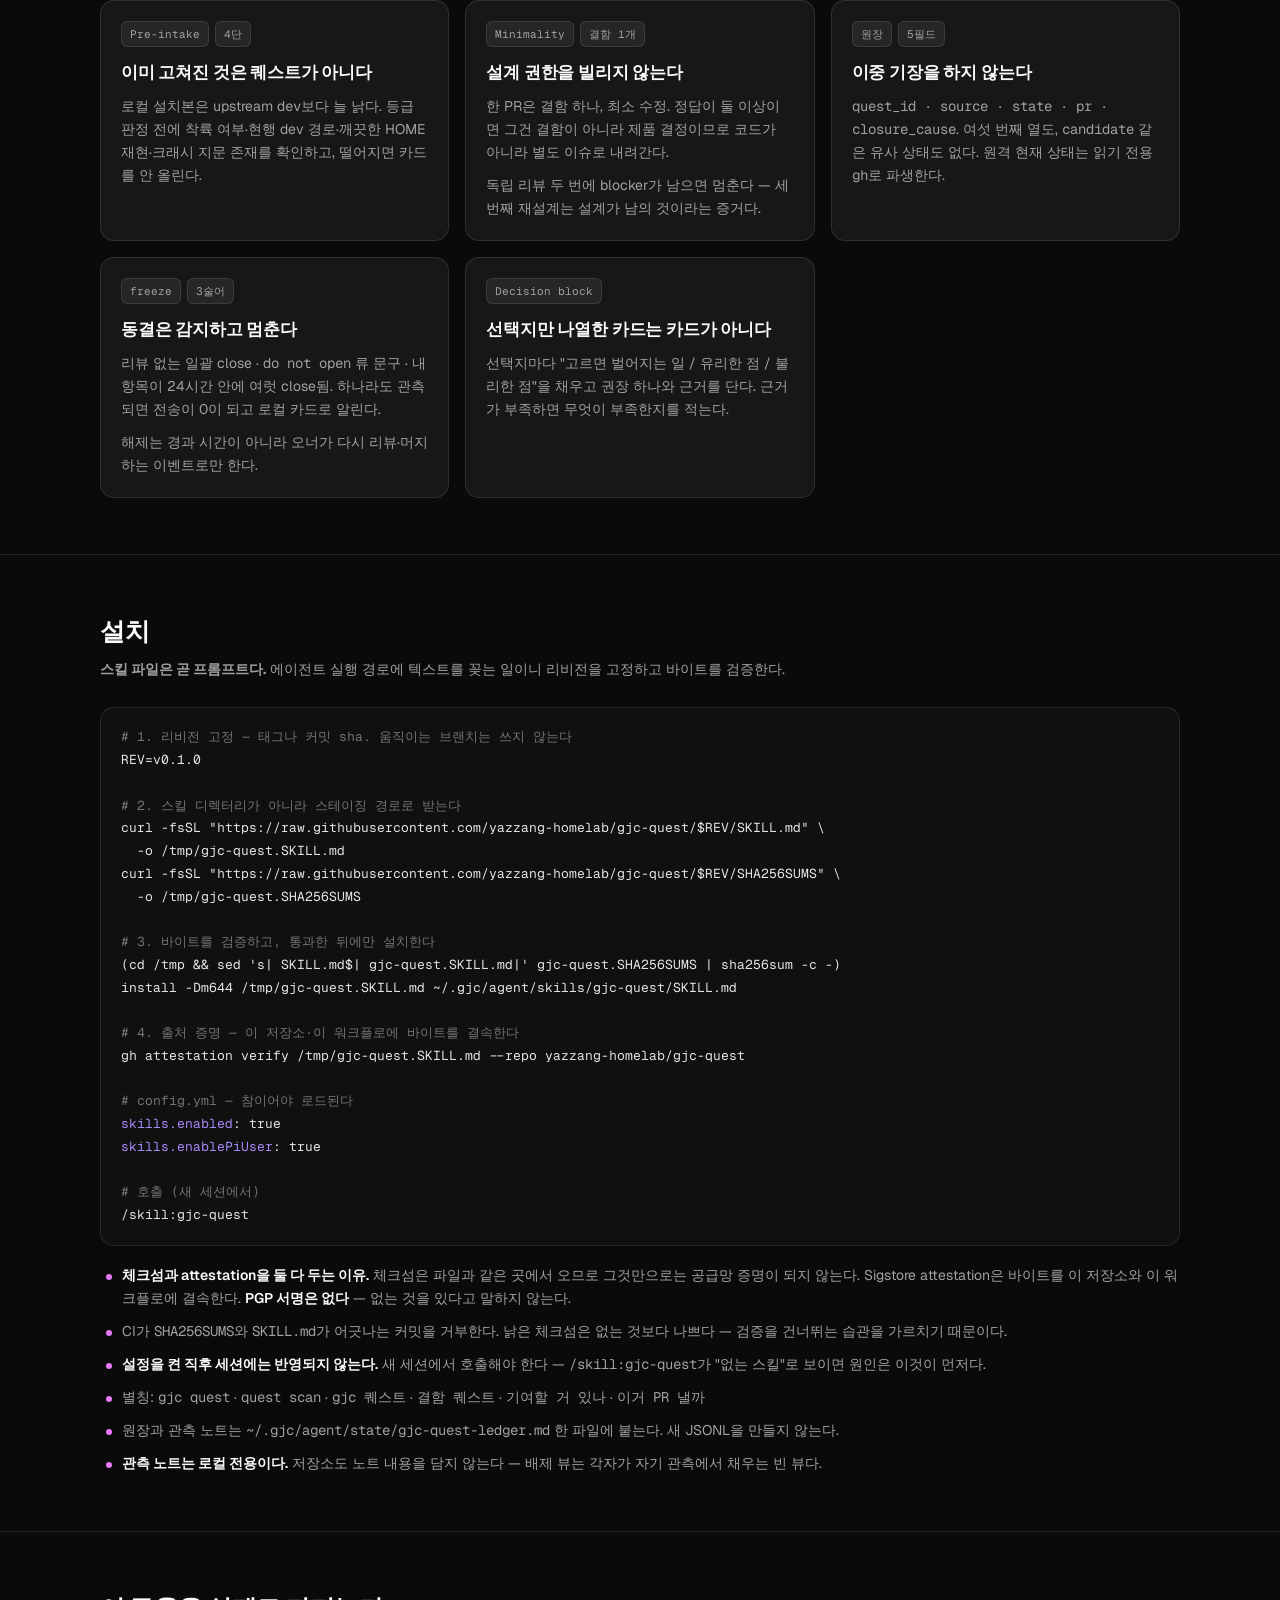
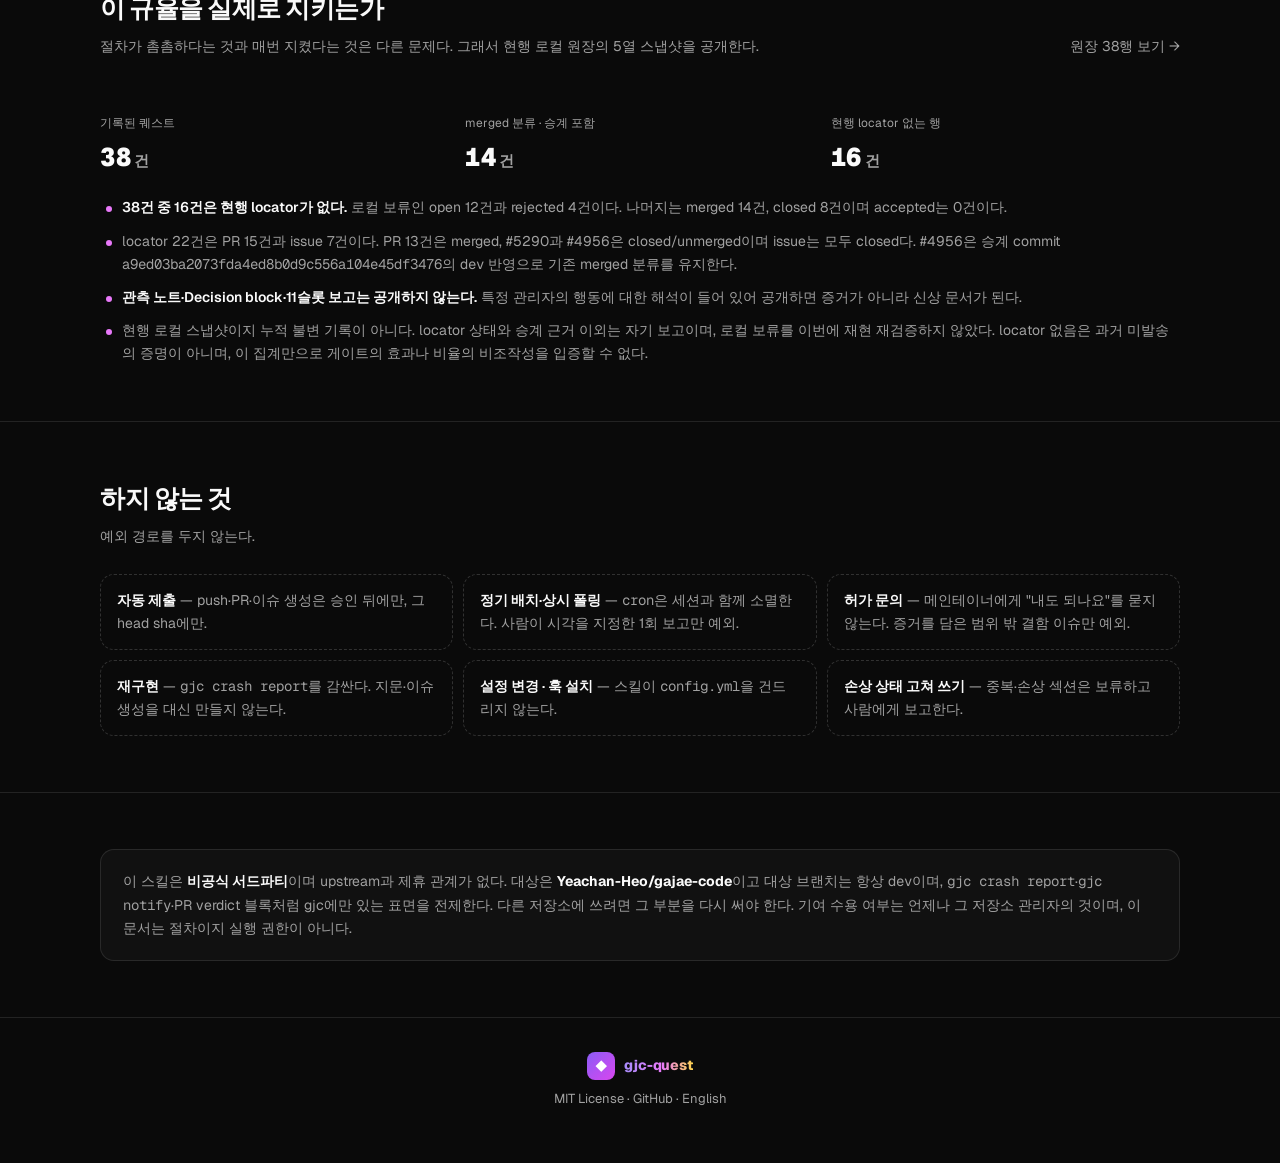
==== commit ce8d3cbd: "docs: refresh quest ledger snapshot for 2026-09-16" ====
--- a/site/index.html
+++ b/site/index.html
@@ -217,20 +217,20 @@
     <div class="sec-head">
       <div>
         <h2>이 규율을 실제로 지키는가</h2>
-        <p>절차가 촘촘하다는 것과 매번 지켰다는 것은 다른 문제다. 그래서 원장을 그대로 공개한다.</p>
-      </div>
-      <a href="https://github.com/yazzang-homelab/gjc-quest/blob/main/LEDGER.md">원장 25행 보기 →</a>
+        <p>절차가 촘촘하다는 것과 매번 지켰다는 것은 다른 문제다. 그래서 현행 로컬 원장의 5열 스냅샷을 공개한다.</p>
+      </div>
+      <a href="https://github.com/yazzang-homelab/gjc-quest/blob/main/LEDGER.md">원장 38행 보기 →</a>
     </div>
     <div class="stats" style="max-width:100%">
-      <div><div class="stat-k">기록된 퀘스트</div><div class="stat-v tabular">25<span class="unit">건</span></div></div>
-      <div><div class="stat-k">upstream 착륙</div><div class="stat-v tabular">5<span class="unit">건</span></div></div>
-      <div><div class="stat-k">원격에 안 나간 것</div><div class="stat-v tabular">15<span class="unit">건</span></div></div>
+      <div><div class="stat-k">기록된 퀘스트</div><div class="stat-v tabular">38<span class="unit">건</span></div></div>
+      <div><div class="stat-k">merged 분류 · 승계 포함</div><div class="stat-v tabular">14<span class="unit">건</span></div></div>
+      <div><div class="stat-k">현행 locator 없는 행</div><div class="stat-v tabular">16<span class="unit">건</span></div></div>
     </div>
     <ul class="notes">
-      <li><b>25건 중 15건은 원격 객체를 아예 만들지 않았다.</b> 읽을 값이 있는 쪽은 이 숫자다 — 배제·미재현·제품 결정 선행으로 걸러진 것들이고, 게이트가 장식이 아니라는 증거다.</li>
-      <li>locator가 붙은 10건의 상태는 export 시점에 읽기 전용 <span class="mono">gh</span>로 하나씩 재파생했다. 마크다운에 두 번째 권위 상태를 두지 않는다는 규칙이 실물로 보이는 부분이다.</li>
+      <li><b>38건 중 16건은 현행 locator가 없다.</b> 로컬 보류인 open 12건과 rejected 4건이다. 나머지는 merged 14건, closed 8건이며 accepted는 0건이다.</li>
+      <li>locator 22건은 PR 15건과 issue 7건이다. PR 13건은 merged, #5290과 #4956은 closed/unmerged이며 issue는 모두 closed다. #4956은 승계 commit <span class="mono">a9ed03ba2073fda4ed8b0d9c556a104e45df3476</span>의 <span class="mono">dev</span> 반영으로 기존 merged 분류를 유지한다.</li>
       <li><b>관측 노트·Decision block·11슬롯 보고는 공개하지 않는다.</b> 특정 관리자의 행동에 대한 해석이 들어 있어 공개하면 증거가 아니라 신상 문서가 된다.</li>
-      <li>locator 상태 이외는 자기 보고다. 보류가 정직했는지는 이 사이트가 증명하지 못한다 — 증명되는 것은 비율이 자기 유리하게 조작되지 않았다는 것뿐이다.</li>
+      <li>현행 로컬 스냅샷이지 누적 불변 기록이 아니다. locator 상태와 승계 근거 이외는 자기 보고이며, 로컬 보류를 이번에 재현 재검증하지 않았다. locator 없음은 과거 미발송의 증명이 아니며, 이 집계만으로 게이트의 효과나 비율의 비조작성을 입증할 수 없다.</li>
     </ul>
   </div>
 </section>
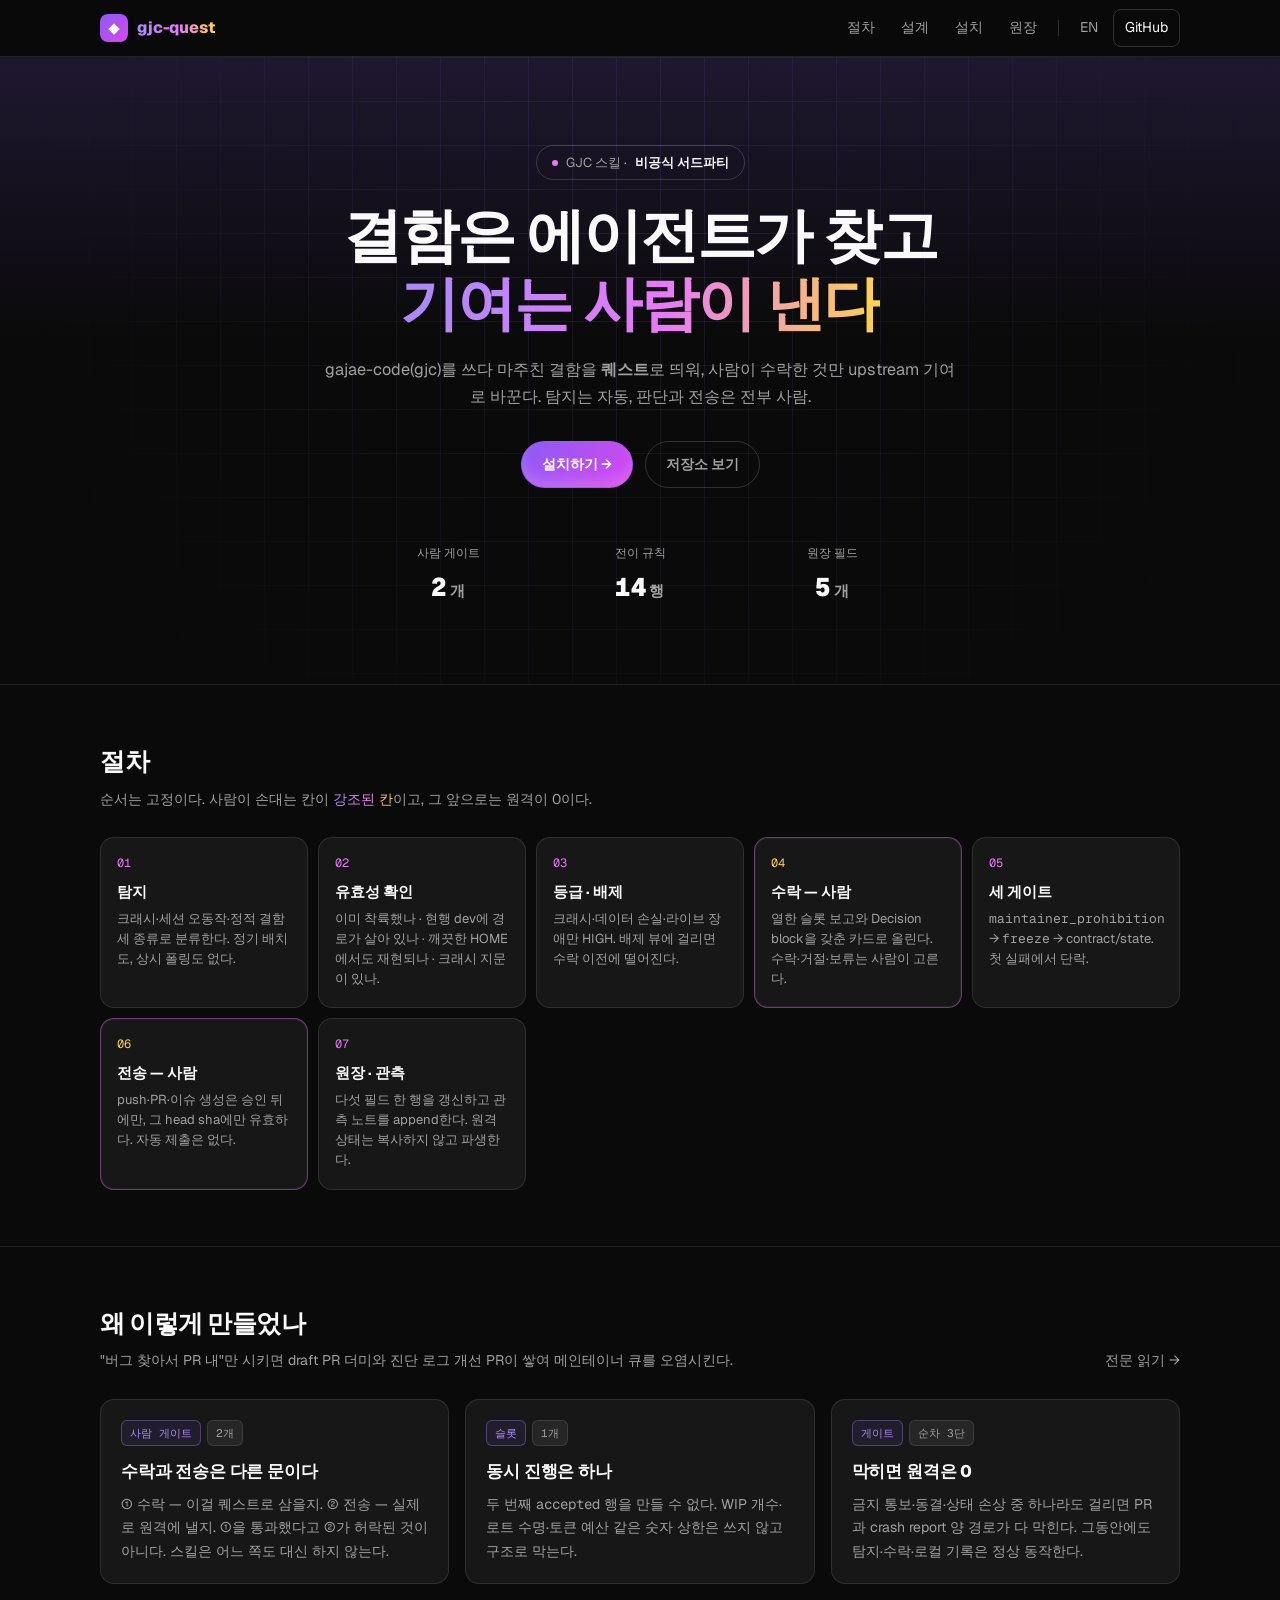
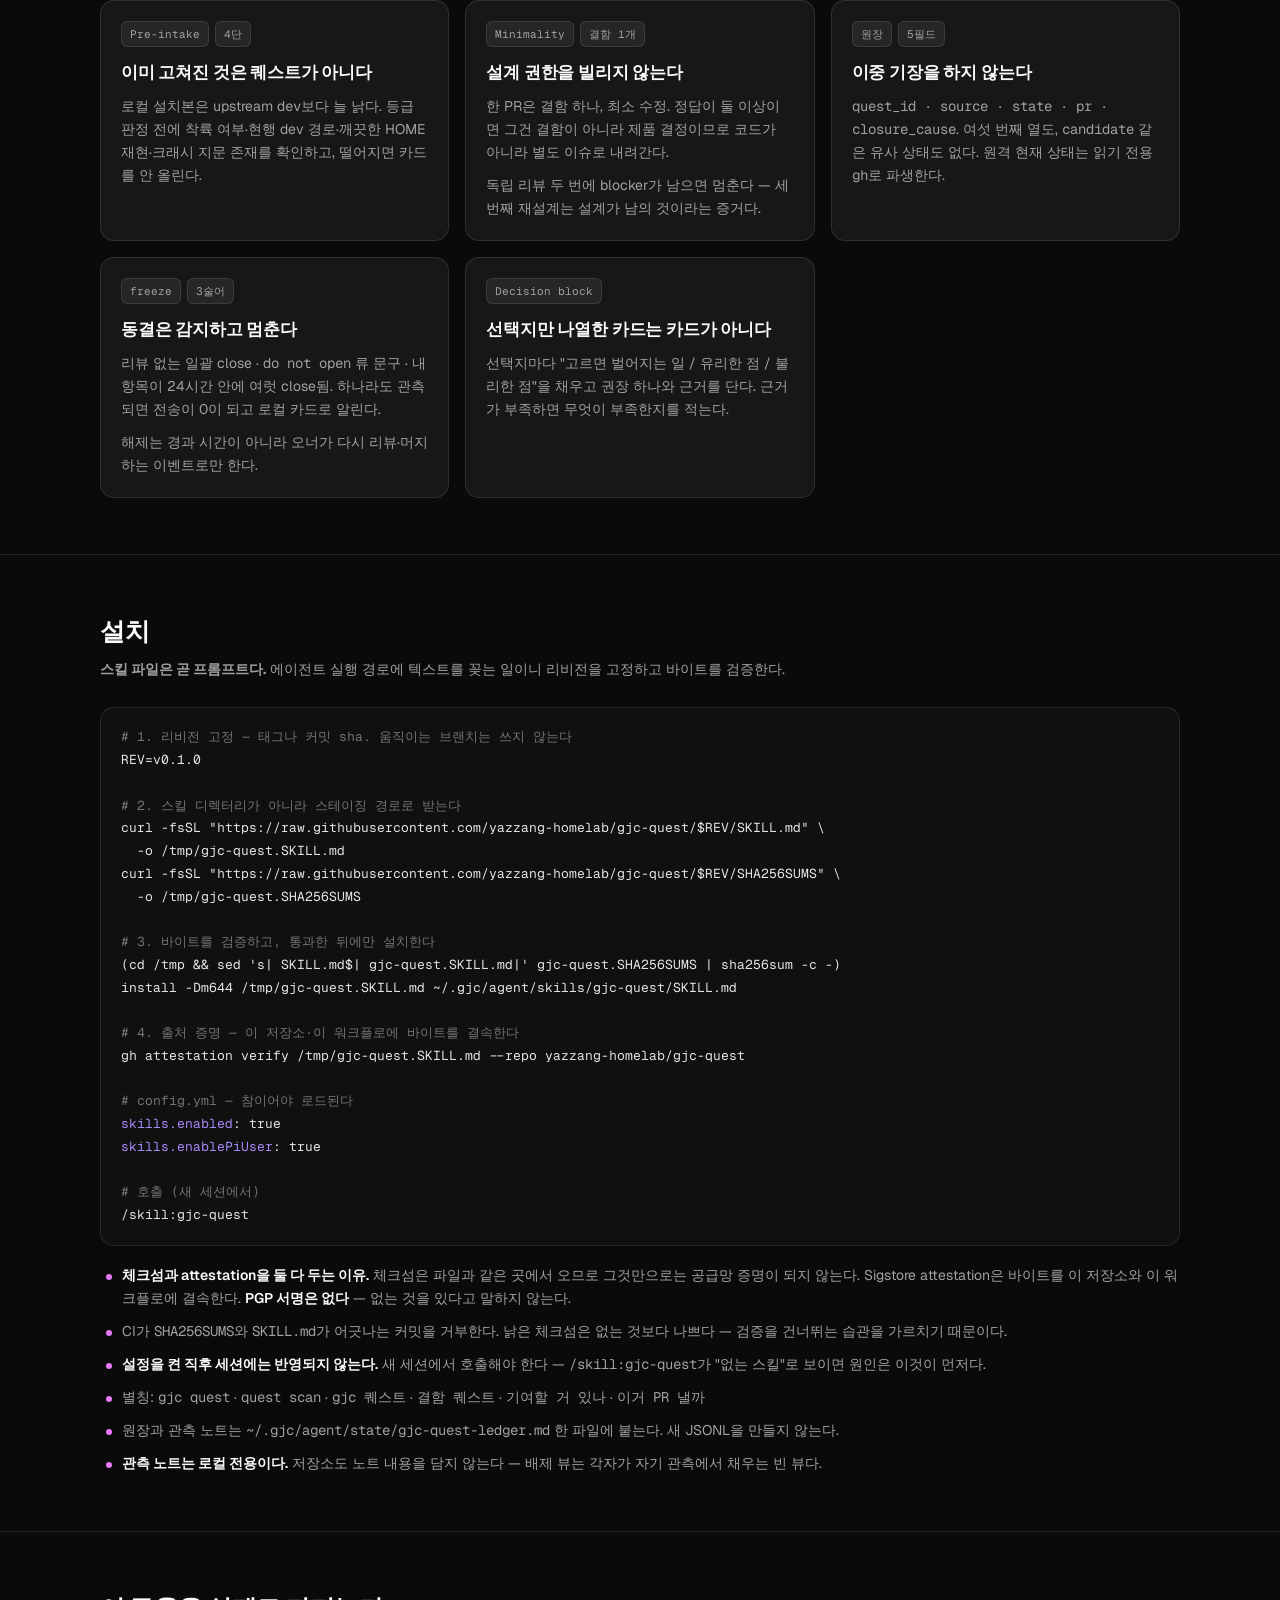
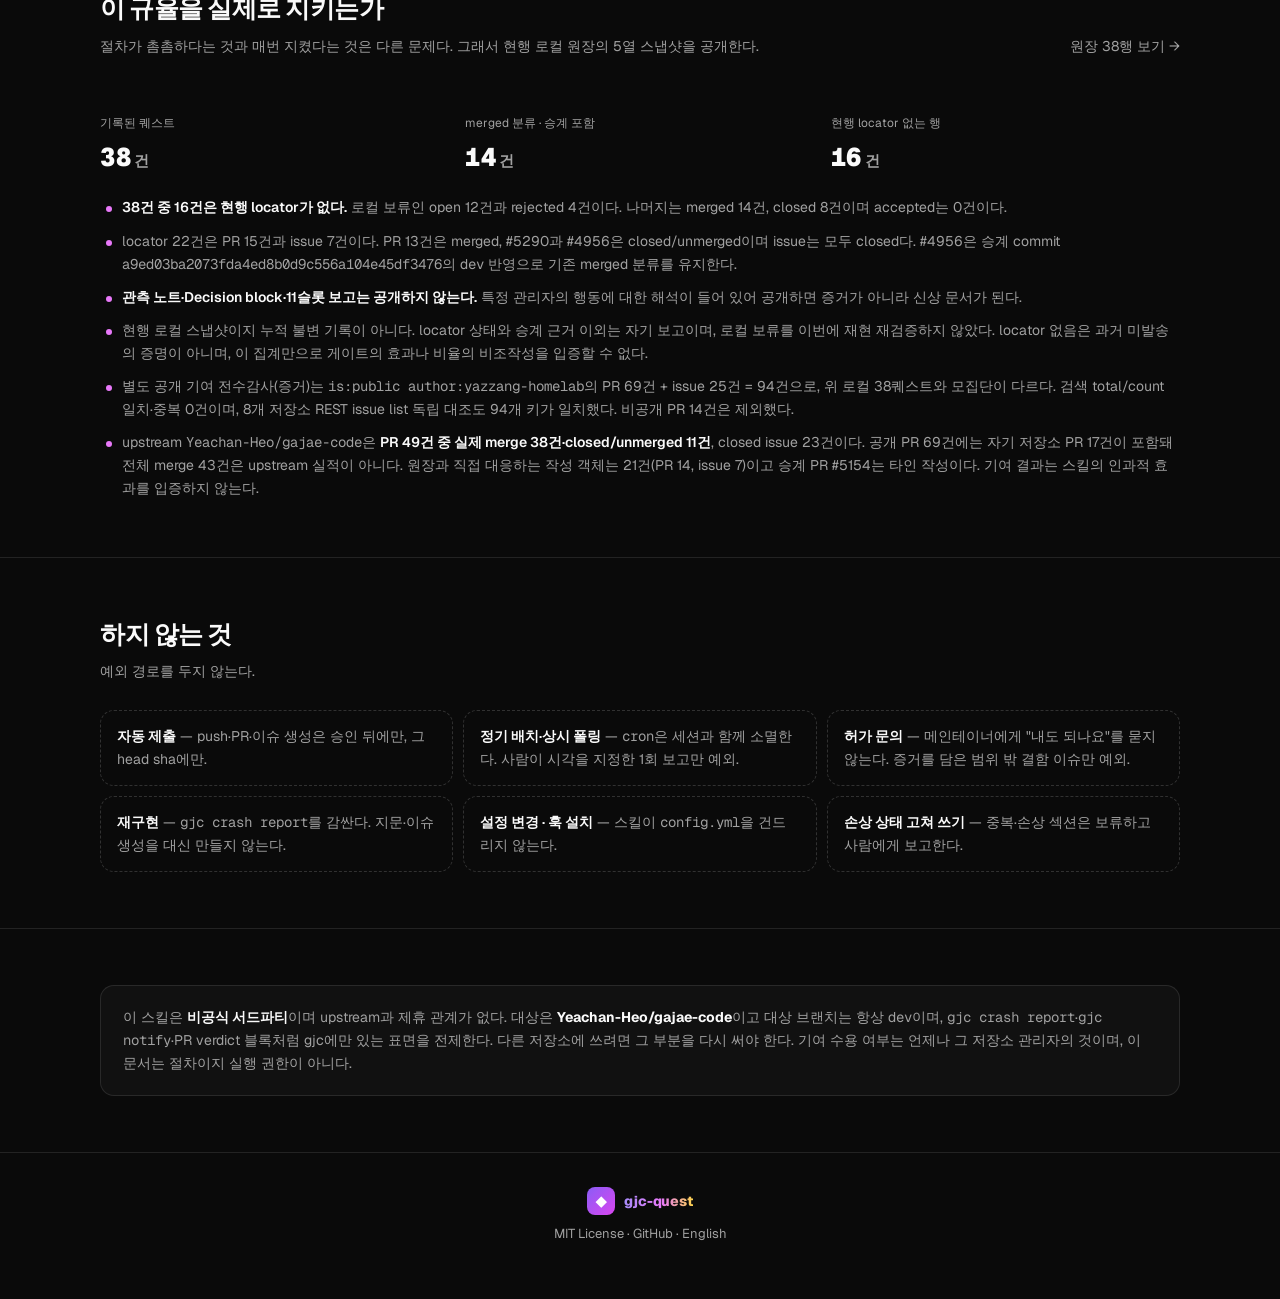
==== commit 91ab40f8: "docs: substantiate quest outcomes with a complete public contribution audit" ====
--- a/site/index.html
+++ b/site/index.html
@@ -231,6 +231,8 @@
       <li>locator 22건은 PR 15건과 issue 7건이다. PR 13건은 merged, #5290과 #4956은 closed/unmerged이며 issue는 모두 closed다. #4956은 승계 commit <span class="mono">a9ed03ba2073fda4ed8b0d9c556a104e45df3476</span>의 <span class="mono">dev</span> 반영으로 기존 merged 분류를 유지한다.</li>
       <li><b>관측 노트·Decision block·11슬롯 보고는 공개하지 않는다.</b> 특정 관리자의 행동에 대한 해석이 들어 있어 공개하면 증거가 아니라 신상 문서가 된다.</li>
       <li>현행 로컬 스냅샷이지 누적 불변 기록이 아니다. locator 상태와 승계 근거 이외는 자기 보고이며, 로컬 보류를 이번에 재현 재검증하지 않았다. locator 없음은 과거 미발송의 증명이 아니며, 이 집계만으로 게이트의 효과나 비율의 비조작성을 입증할 수 없다.</li>
+      <li>별도 <a href="https://github.com/yazzang-homelab/gjc-quest/blob/main/CONTRIBUTIONS.md">공개 기여 전수감사</a>(<a href="https://github.com/yazzang-homelab/gjc-quest/blob/main/evidence/2026-09-16-contributions.json">증거</a>)는 <span class="mono">is:public author:yazzang-homelab</span>의 PR 69건 + issue 25건 = 94건으로, 위 로컬 38퀘스트와 모집단이 다르다. 검색 total/count 일치·중복 0건이며, 8개 저장소 REST issue list 독립 대조도 94개 키가 일치했다. 비공개 PR 14건은 제외했다.</li>
+      <li>upstream <span class="mono">Yeachan-Heo/gajae-code</span>은 <b>PR 49건 중 실제 merge 38건·closed/unmerged 11건</b>, closed issue 23건이다. 공개 PR 69건에는 자기 저장소 PR 17건이 포함돼 전체 merge 43건은 upstream 실적이 아니다. 원장과 직접 대응하는 작성 객체는 21건(PR 14, issue 7)이고 승계 PR #5154는 타인 작성이다. 기여 결과는 스킬의 인과적 효과를 입증하지 않는다.</li>
     </ul>
   </div>
 </section>
